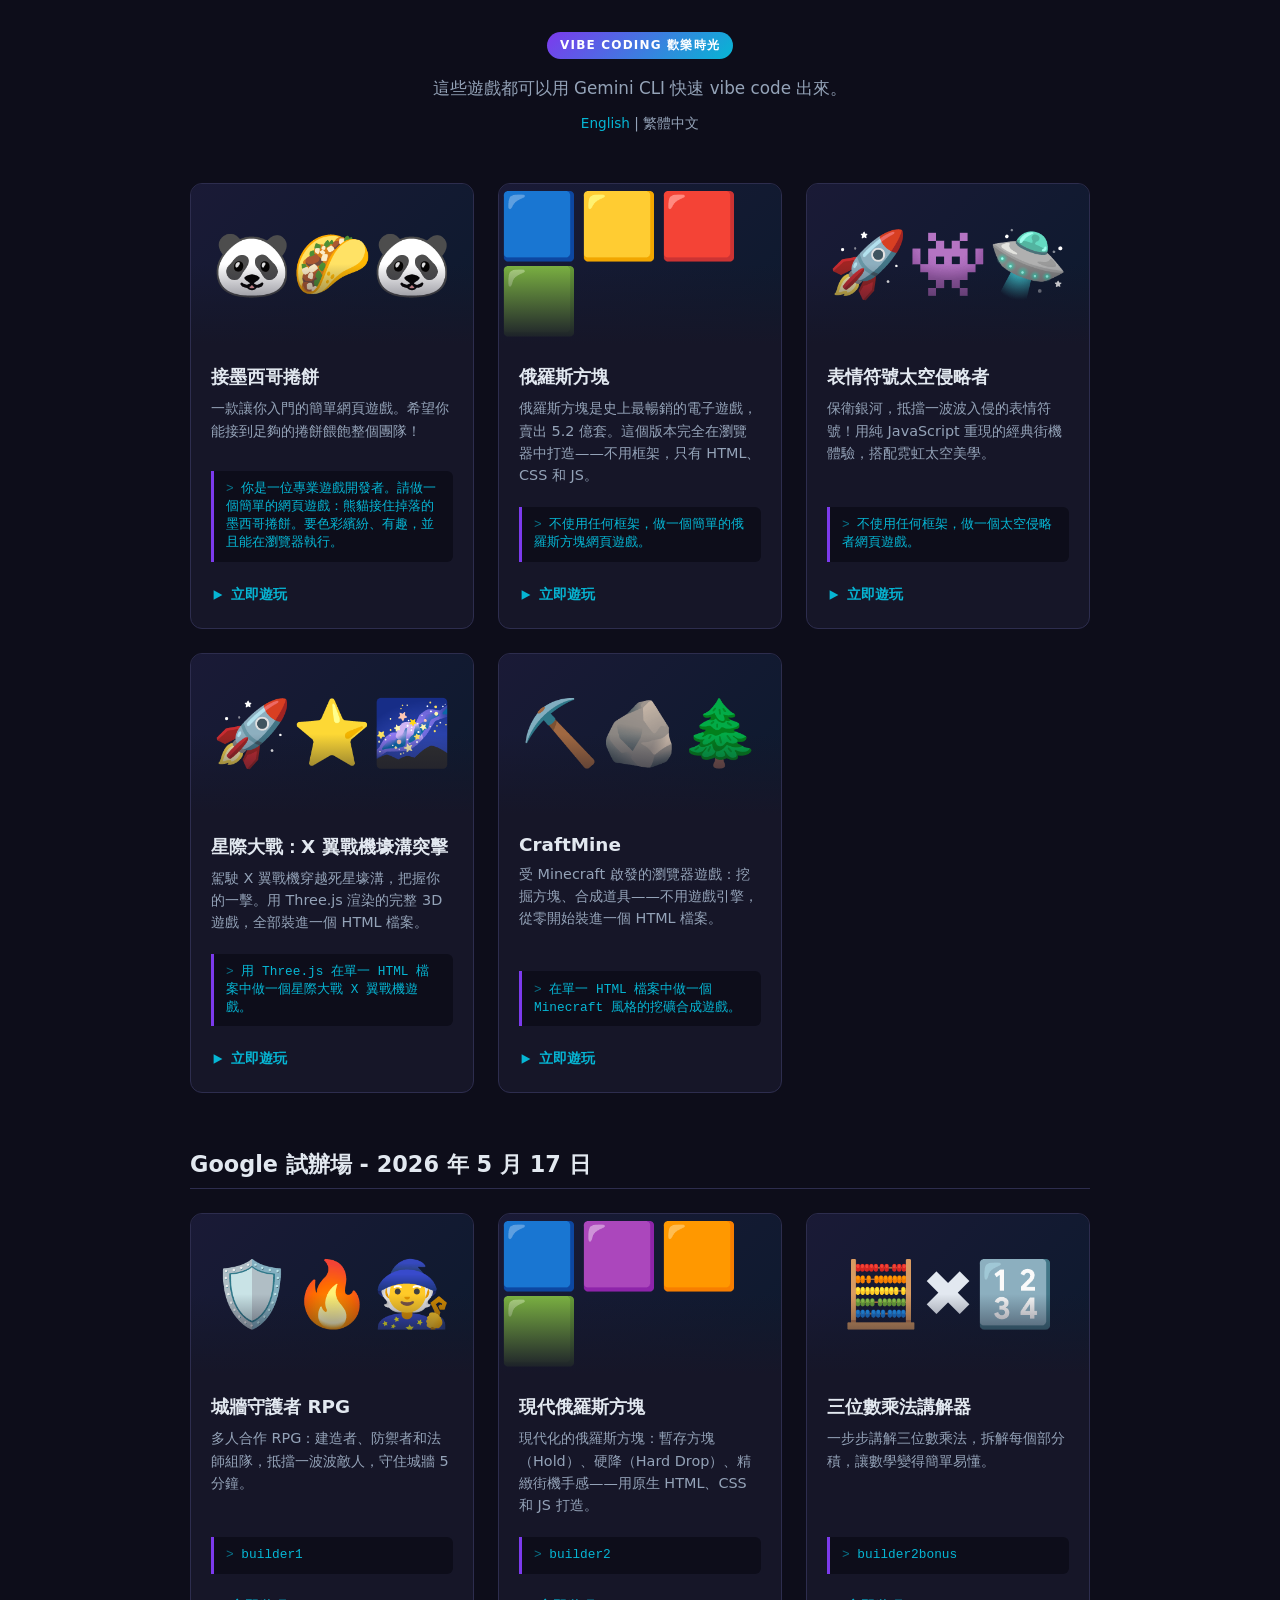
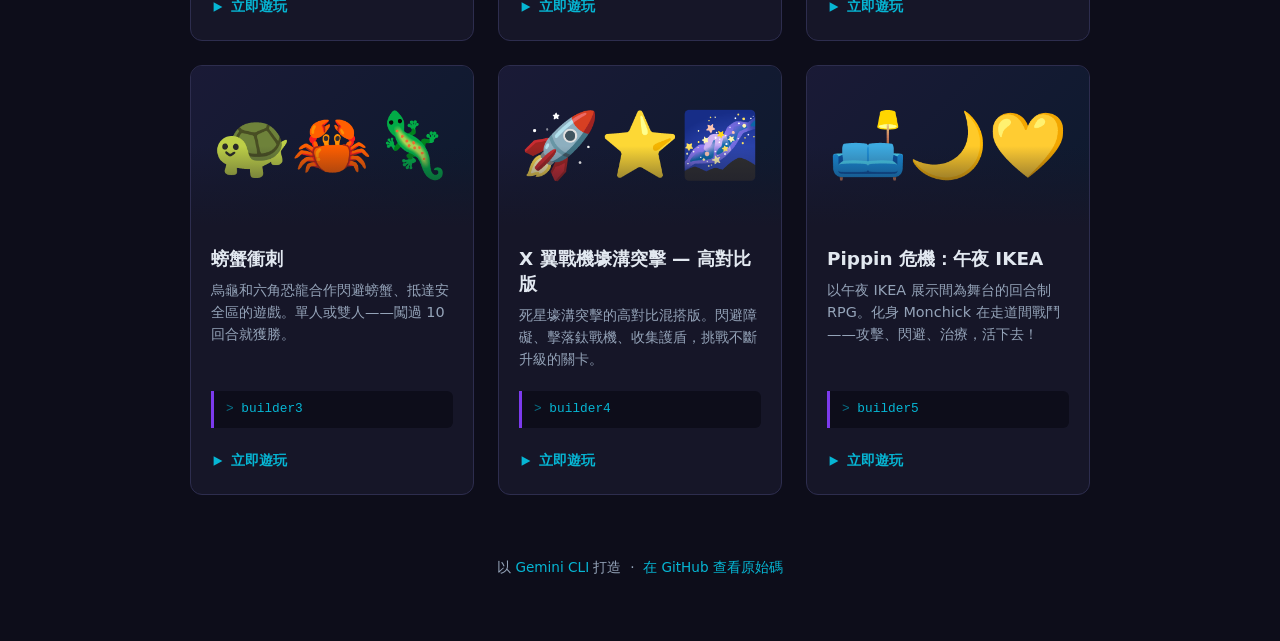
==== index.zh-TW.html @ d3fdeaea "Add Chinese (zh-TW) version" ====
<!DOCTYPE html>
<html lang="zh-Hant">
<head>
  <meta charset="UTF-8">
  <meta name="viewport" content="width=device-width, initial-scale=1.0">
  <title>Vibe Coding 歡樂時光 — 遊戲</title>
  <style>
    :root {
      --bg: #0d0d1a;
      --card-bg: #161628;
      --accent: #7c3aed;
      --accent2: #06b6d4;
      --text: #e2e8f0;
      --muted: #94a3b8;
      --border: #2d2d4e;
      --radius: 12px;
    }

    * { box-sizing: border-box; margin: 0; padding: 0; }

    body {
      background: var(--bg);
      color: var(--text);
      font-family: 'Segoe UI', system-ui, sans-serif;
      min-height: 100vh;
      padding: 2rem 1rem 4rem;
    }

    header {
      text-align: center;
      max-width: 680px;
      margin: 0 auto 3rem;
    }

    header .badge {
      display: inline-block;
      background: linear-gradient(135deg, var(--accent), var(--accent2));
      color: #fff;
      font-size: 0.75rem;
      font-weight: 700;
      letter-spacing: 0.1em;
      text-transform: uppercase;
      padding: 0.3rem 0.8rem;
      border-radius: 999px;
      margin-bottom: 1rem;
    }

    header h1 {
      font-size: clamp(1.8rem, 5vw, 2.8rem);
      font-weight: 800;
      line-height: 1.15;
      margin-bottom: 0.75rem;
      background: linear-gradient(135deg, #fff 30%, var(--accent2));
      -webkit-background-clip: text;
      -webkit-text-fill-color: transparent;
      background-clip: text;
    }

    header p {
      color: var(--muted);
      font-size: 1.05rem;
      line-height: 1.6;
    }

    .lang-switch {
      margin-top: 0.75rem;
      font-size: 0.85rem;
    }

    .lang-switch a {
      color: var(--accent2);
      text-decoration: none;
    }

    .grid {
      display: grid;
      grid-template-columns: repeat(auto-fill, minmax(280px, 1fr));
      gap: 1.5rem;
      max-width: 900px;
      margin: 0 auto;
    }

    .section-title {
      max-width: 900px;
      margin: 3.5rem auto 1.5rem;
      font-size: 1.4rem;
      font-weight: 700;
      color: var(--text);
      padding-bottom: 0.5rem;
      border-bottom: 1px solid var(--border);
    }

    .card {
      background: var(--card-bg);
      border: 1px solid var(--border);
      border-radius: var(--radius);
      overflow: hidden;
      text-decoration: none;
      color: inherit;
      transition: transform 0.18s ease, border-color 0.18s ease, box-shadow 0.18s ease;
      display: flex;
      flex-direction: column;
    }

    .card:hover {
      transform: translateY(-4px);
      border-color: var(--accent);
      box-shadow: 0 8px 32px rgba(124, 58, 237, 0.25);
    }

    .card-preview {
      height: 160px;
      display: flex;
      align-items: center;
      justify-content: center;
      font-size: 4rem;
      background: linear-gradient(135deg, #1a1a36, #0d1a2e);
      position: relative;
      overflow: hidden;
    }

    .card-preview::after {
      content: '';
      position: absolute;
      inset: 0;
      background: linear-gradient(to bottom, transparent 50%, var(--card-bg));
    }

    .card-body {
      padding: 1.25rem 1.25rem 1.5rem;
      flex: 1;
      display: flex;
      flex-direction: column;
      gap: 0.5rem;
    }

    .card-title {
      font-size: 1.15rem;
      font-weight: 700;
    }

    .card-desc {
      color: var(--muted);
      font-size: 0.9rem;
      line-height: 1.55;
      flex: 1;
    }

    .card-prompt {
      margin-top: 0.75rem;
      background: #0d0d1a;
      border-left: 3px solid var(--accent);
      border-radius: 0 6px 6px 0;
      padding: 0.6rem 0.75rem;
      font-family: 'Courier New', monospace;
      font-size: 0.8rem;
      color: var(--accent2);
      line-height: 1.4;
    }

    .card-prompt::before {
      content: '> ';
      opacity: 0.6;
    }

    .card-play {
      display: inline-flex;
      align-items: center;
      gap: 0.4rem;
      margin-top: 1rem;
      color: var(--accent2);
      font-size: 0.85rem;
      font-weight: 600;
    }

    .card-play svg {
      width: 14px;
      height: 14px;
    }

    footer {
      text-align: center;
      margin-top: 4rem;
      color: var(--muted);
      font-size: 0.85rem;
    }

    footer a {
      color: var(--accent2);
      text-decoration: none;
    }
  </style>
</head>
<body>

<header>
  <div class="badge">Vibe Coding 歡樂時光</div>
  <p>這些遊戲都可以用 Gemini CLI 快速 vibe code 出來。</p>
  <p class="lang-switch"><a href="index.html">English</a> | 繁體中文</p>
</header>

<main class="grid">

  <a class="card" href="examples/taco-catching/">
    <div class="card-preview">🐼🌮🐼</div>
    <div class="card-body">
      <div class="card-title">接墨西哥捲餅</div>
      <div class="card-desc">
        一款讓你入門的簡單網頁遊戲。希望你能接到足夠的捲餅餵飽整個團隊！
      </div>
      <div class="card-prompt">你是一位專業遊戲開發者。請做一個簡單的網頁遊戲：熊貓接住掉落的墨西哥捲餅。要色彩繽紛、有趣，並且能在瀏覽器執行。</div>
      <div class="card-play">
        <svg viewBox="0 0 16 16" fill="currentColor"><path d="M3 2.5l10 5.5-10 5.5V2.5z"/></svg>
        立即遊玩
      </div>
    </div>
  </a>

  <a class="card" href="examples/tetris/">
    <div class="card-preview">🟦🟨🟥🟩</div>
    <div class="card-body">
      <div class="card-title">俄羅斯方塊</div>
      <div class="card-desc">
        俄羅斯方塊是史上最暢銷的電子遊戲，賣出 5.2 億套。這個版本完全在瀏覽器中打造——不用框架，只有 HTML、CSS 和 JS。
      </div>
      <div class="card-prompt">不使用任何框架，做一個簡單的俄羅斯方塊網頁遊戲。</div>
      <div class="card-play">
        <svg viewBox="0 0 16 16" fill="currentColor"><path d="M3 2.5l10 5.5-10 5.5V2.5z"/></svg>
        立即遊玩
      </div>
    </div>
  </a>

  <a class="card" href="examples/space-invaders/">
    <div class="card-preview">🚀👾🛸</div>
    <div class="card-body">
      <div class="card-title">表情符號太空侵略者</div>
      <div class="card-desc">
        保衛銀河，抵擋一波波入侵的表情符號！用純 JavaScript 重現的經典街機體驗，搭配霓虹太空美學。
      </div>
      <div class="card-prompt">不使用任何框架，做一個太空侵略者網頁遊戲。</div>
      <div class="card-play">
        <svg viewBox="0 0 16 16" fill="currentColor"><path d="M3 2.5l10 5.5-10 5.5V2.5z"/></svg>
        立即遊玩
      </div>
    </div>
  </a>

  <a class="card" href="examples/x-wing/">
    <div class="card-preview">🚀⭐🌌</div>
    <div class="card-body">
      <div class="card-title">星際大戰：X 翼戰機壕溝突擊</div>
      <div class="card-desc">
        駕駛 X 翼戰機穿越死星壕溝，把握你的一擊。用 Three.js 渲染的完整 3D 遊戲，全部裝進一個 HTML 檔案。
      </div>
      <div class="card-prompt">用 Three.js 在單一 HTML 檔案中做一個星際大戰 X 翼戰機遊戲。</div>
      <div class="card-play">
        <svg viewBox="0 0 16 16" fill="currentColor"><path d="M3 2.5l10 5.5-10 5.5V2.5z"/></svg>
        立即遊玩
      </div>
    </div>
  </a>

  <a class="card" href="https://turtle-tech-lgtm.github.io/craftmine/" target="_blank" rel="noopener">
    <div class="card-preview">⛏️🪨🌲</div>
    <div class="card-body">
      <div class="card-title">CraftMine</div>
      <div class="card-desc">
        受 Minecraft 啟發的瀏覽器遊戲：挖掘方塊、合成道具——不用遊戲引擎，從零開始裝進一個 HTML 檔案。
      </div>
      <div class="card-prompt">在單一 HTML 檔案中做一個 Minecraft 風格的挖礦合成遊戲。</div>
      <div class="card-play">
        <svg viewBox="0 0 16 16" fill="currentColor"><path d="M3 2.5l10 5.5-10 5.5V2.5z"/></svg>
        立即遊玩
      </div>
    </div>
  </a>

</main>

<h2 id="google-pilot-run" class="section-title">Google 試辦場 - 2026 年 5 月 17 日</h2>

<main class="grid">

  <a class="card" href="examples/2026g/builder1/">
    <div class="card-preview">🛡️🔥🧙</div>
    <div class="card-body">
      <div class="card-title">城牆守護者 RPG</div>
      <div class="card-desc">
        多人合作 RPG：建造者、防禦者和法師組隊，抵擋一波波敵人，守住城牆 5 分鐘。
      </div>
      <div class="card-prompt">builder1</div>
      <div class="card-play">
        <svg viewBox="0 0 16 16" fill="currentColor"><path d="M3 2.5l10 5.5-10 5.5V2.5z"/></svg>
        立即遊玩
      </div>
    </div>
  </a>

  <a class="card" href="examples/2026g/builder2/modern-tetris/">
    <div class="card-preview">🟦🟪🟧🟩</div>
    <div class="card-body">
      <div class="card-title">現代俄羅斯方塊</div>
      <div class="card-desc">
        現代化的俄羅斯方塊：暫存方塊（Hold）、硬降（Hard Drop）、精緻街機手感——用原生 HTML、CSS 和 JS 打造。
      </div>
      <div class="card-prompt">builder2</div>
      <div class="card-play">
        <svg viewBox="0 0 16 16" fill="currentColor"><path d="M3 2.5l10 5.5-10 5.5V2.5z"/></svg>
        立即遊玩
      </div>
    </div>
  </a>

  <a class="card" href="examples/2026g/builder2/calculator/">
    <div class="card-preview">🧮✖️🔢</div>
    <div class="card-body">
      <div class="card-title">三位數乘法講解器</div>
      <div class="card-desc">
        一步步講解三位數乘法，拆解每個部分積，讓數學變得簡單易懂。
      </div>
      <div class="card-prompt">builder2bonus</div>
      <div class="card-play">
        <svg viewBox="0 0 16 16" fill="currentColor"><path d="M3 2.5l10 5.5-10 5.5V2.5z"/></svg>
        立即遊玩
      </div>
    </div>
  </a>

  <a class="card" href="examples/2026g/builder3/">
    <div class="card-preview">🐢🦀🦎</div>
    <div class="card-body">
      <div class="card-title">螃蟹衝刺</div>
      <div class="card-desc">
        烏龜和六角恐龍合作閃避螃蟹、抵達安全區的遊戲。單人或雙人——闖過 10 回合就獲勝。
      </div>
      <div class="card-prompt">builder3</div>
      <div class="card-play">
        <svg viewBox="0 0 16 16" fill="currentColor"><path d="M3 2.5l10 5.5-10 5.5V2.5z"/></svg>
        立即遊玩
      </div>
    </div>
  </a>

  <a class="card" href="examples/2026g/builder4/">
    <div class="card-preview">🚀⭐🌌</div>
    <div class="card-body">
      <div class="card-title">X 翼戰機壕溝突擊 — 高對比版</div>
      <div class="card-desc">
        死星壕溝突擊的高對比混搭版。閃避障礙、擊落鈦戰機、收集護盾，挑戰不斷升級的關卡。
      </div>
      <div class="card-prompt">builder4</div>
      <div class="card-play">
        <svg viewBox="0 0 16 16" fill="currentColor"><path d="M3 2.5l10 5.5-10 5.5V2.5z"/></svg>
        立即遊玩
      </div>
    </div>
  </a>

  <a class="card" href="examples/2026g/builder5/">
    <div class="card-preview">🛋️🌙💛</div>
    <div class="card-body">
      <div class="card-title">Pippin 危機：午夜 IKEA</div>
      <div class="card-desc">
        以午夜 IKEA 展示間為舞台的回合制 RPG。化身 Monchick 在走道間戰鬥——攻擊、閃避、治療，活下去！
      </div>
      <div class="card-prompt">builder5</div>
      <div class="card-play">
        <svg viewBox="0 0 16 16" fill="currentColor"><path d="M3 2.5l10 5.5-10 5.5V2.5z"/></svg>
        立即遊玩
      </div>
    </div>
  </a>

</main>

<footer>
  <p>以 <a href="https://geminicli.com/" target="_blank" rel="noopener">Gemini CLI</a> 打造 &nbsp;·&nbsp; <a href="https://github.com/samlin-ai/vibe-coding-happy-hour" target="_blank" rel="noopener">在 GitHub 查看原始碼</a></p>
</footer>

</body>
</html>
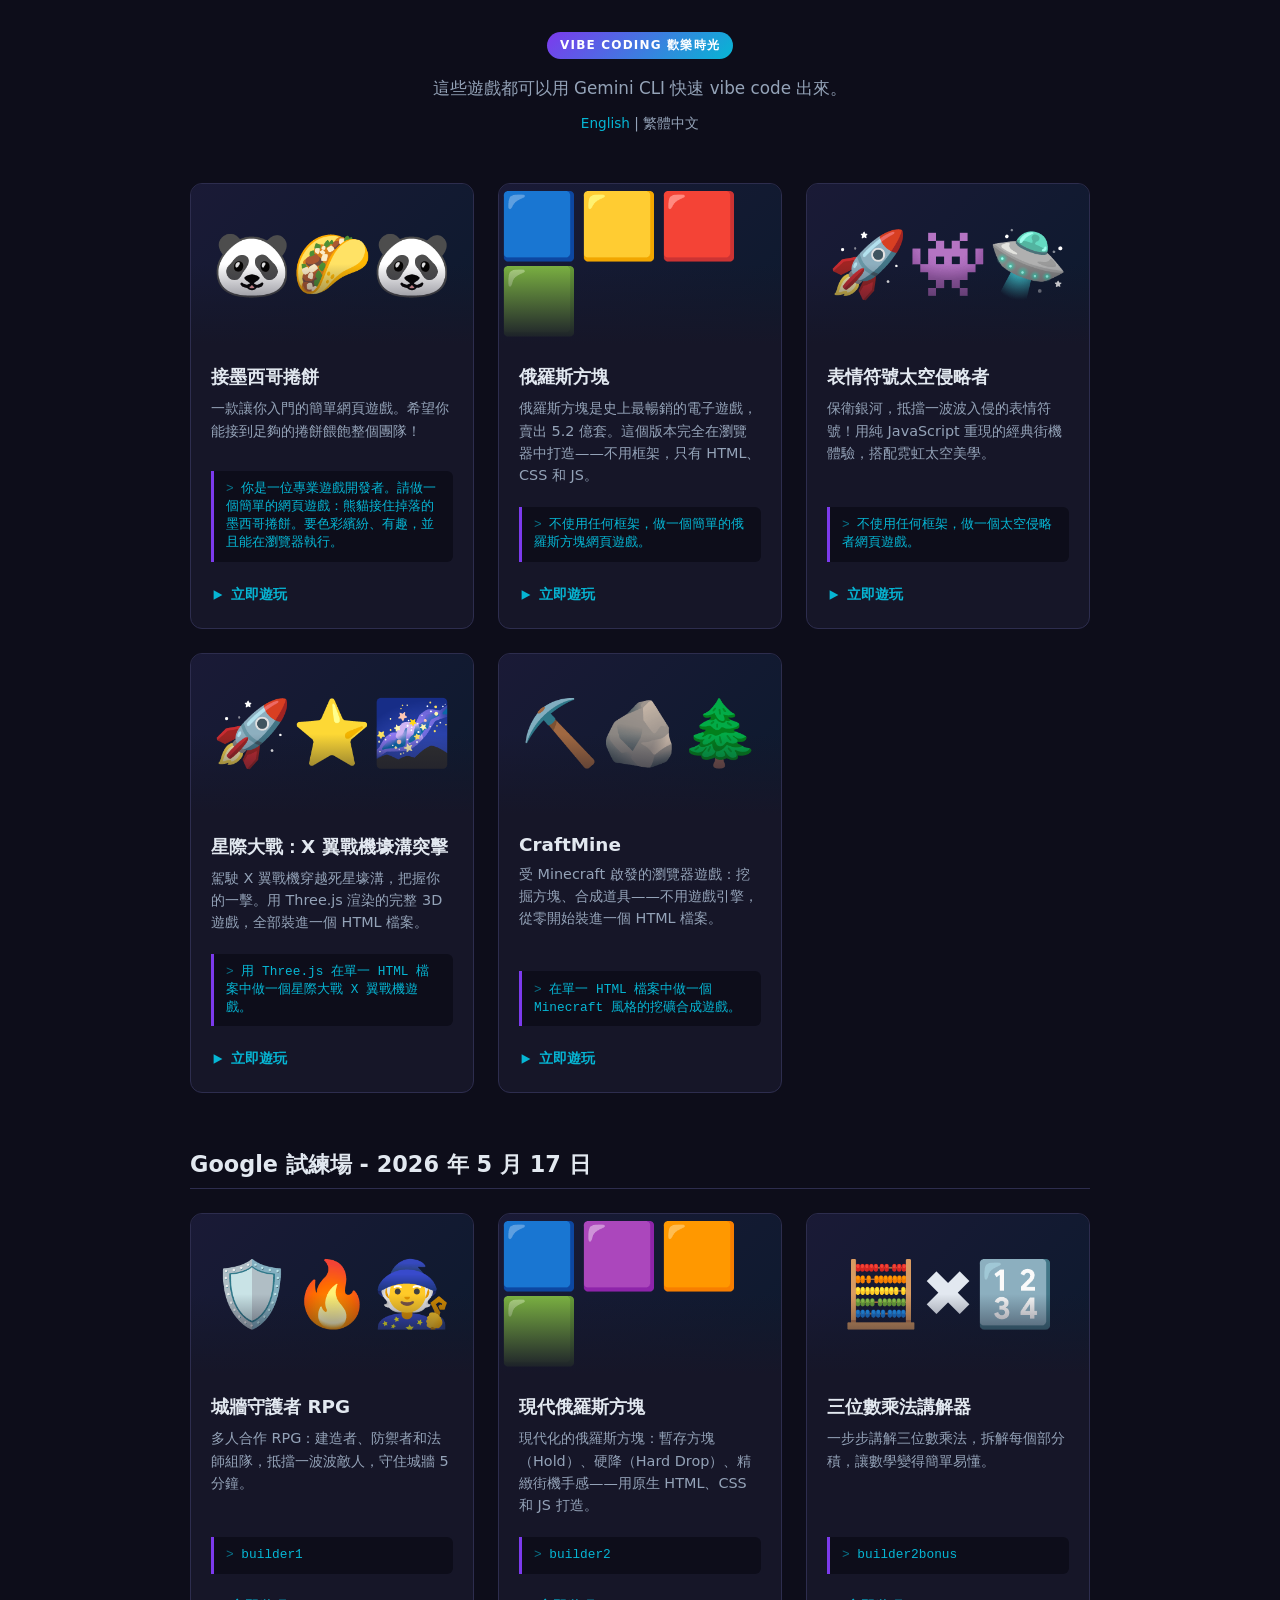
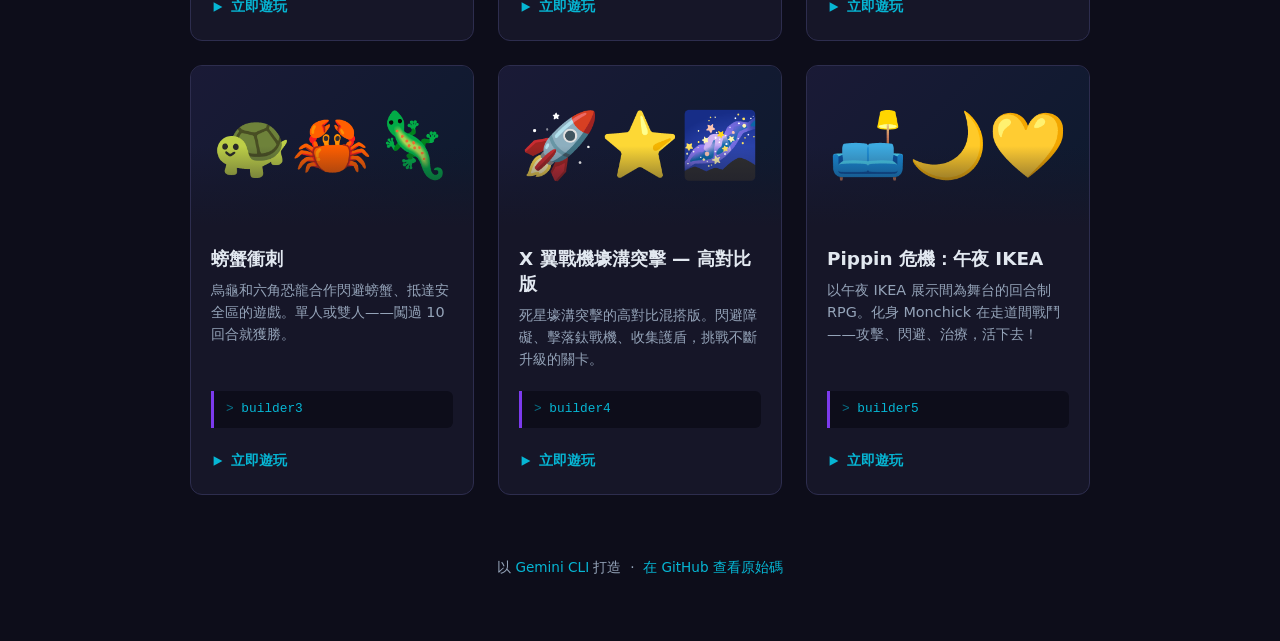
==== commit 0a800e2e: "Update index.zh-TW.html" ====
--- a/index.zh-TW.html
+++ b/index.zh-TW.html
@@ -278,7 +278,7 @@
 
 </main>
 
-<h2 id="google-pilot-run" class="section-title">Google 試辦場 - 2026 年 5 月 17 日</h2>
+<h2 id="google-pilot-run" class="section-title">Google 試練場 - 2026 年 5 月 17 日</h2>
 
 <main class="grid">
 
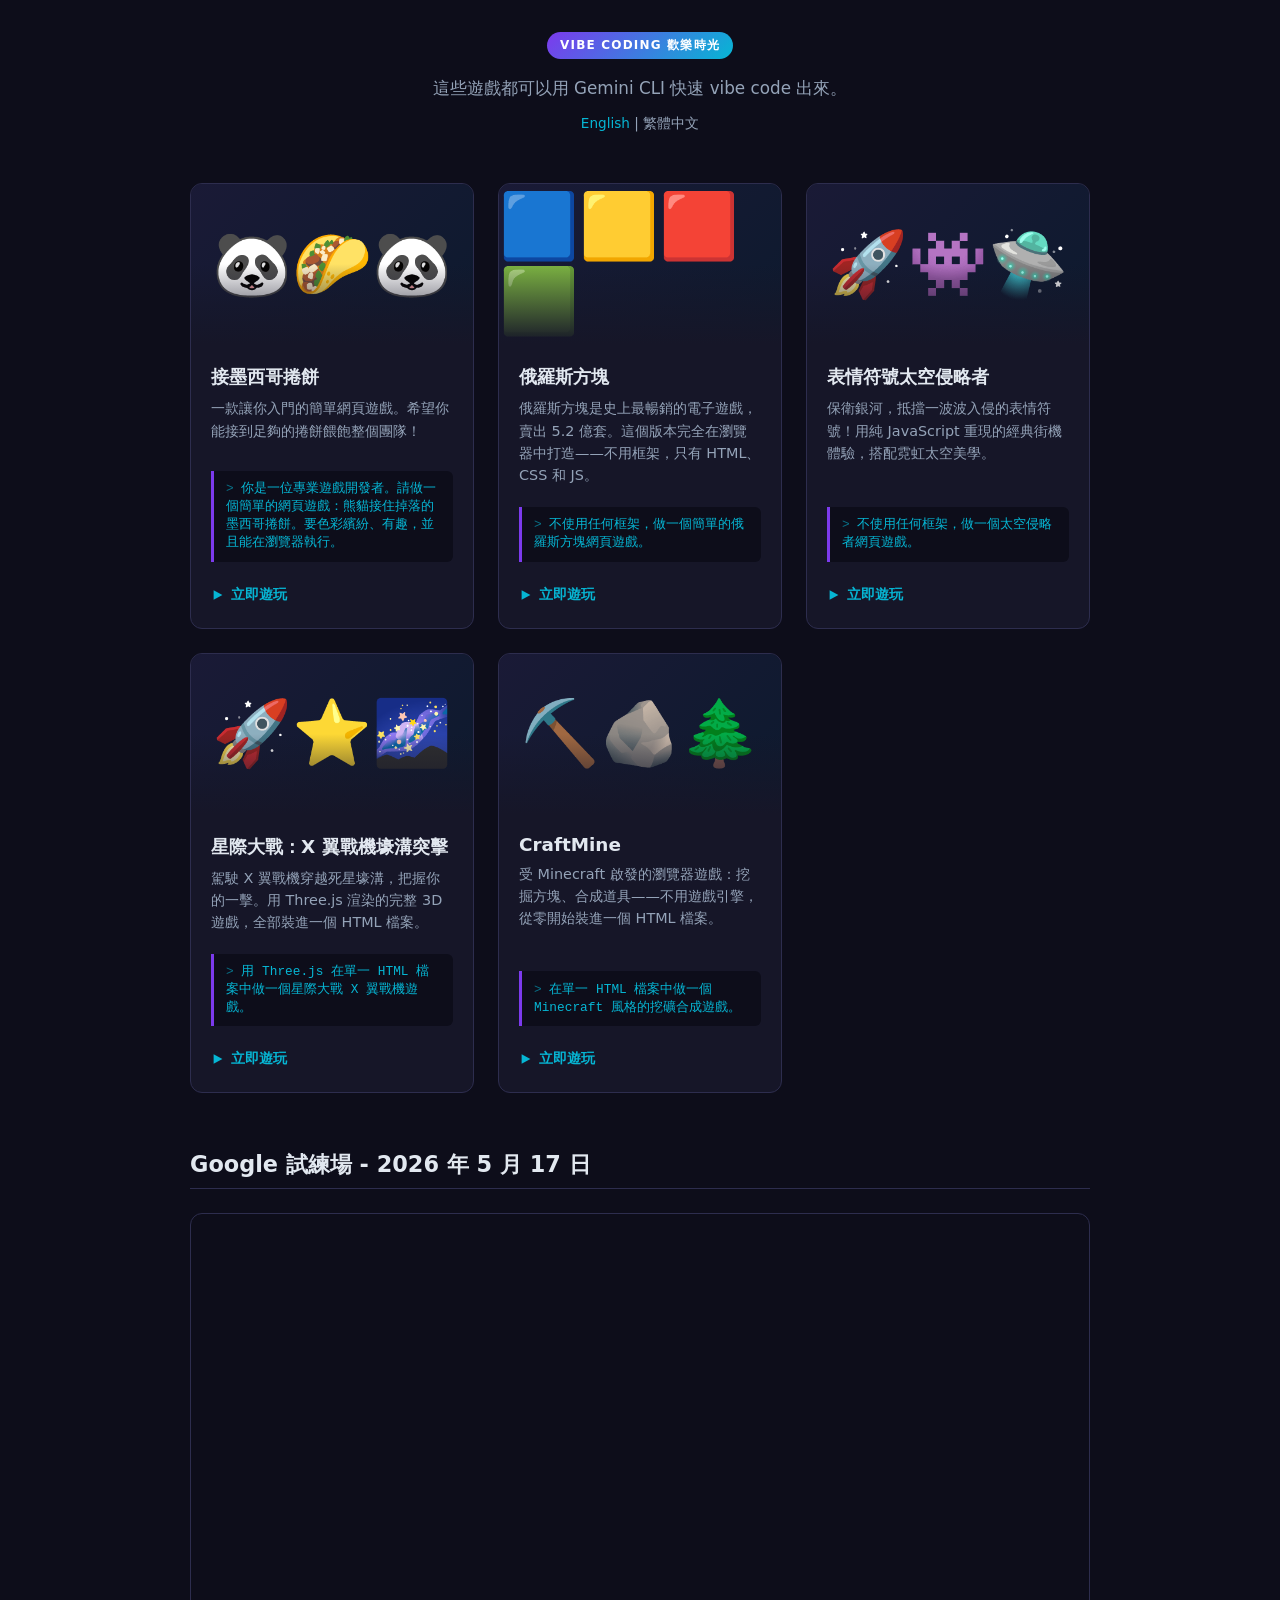
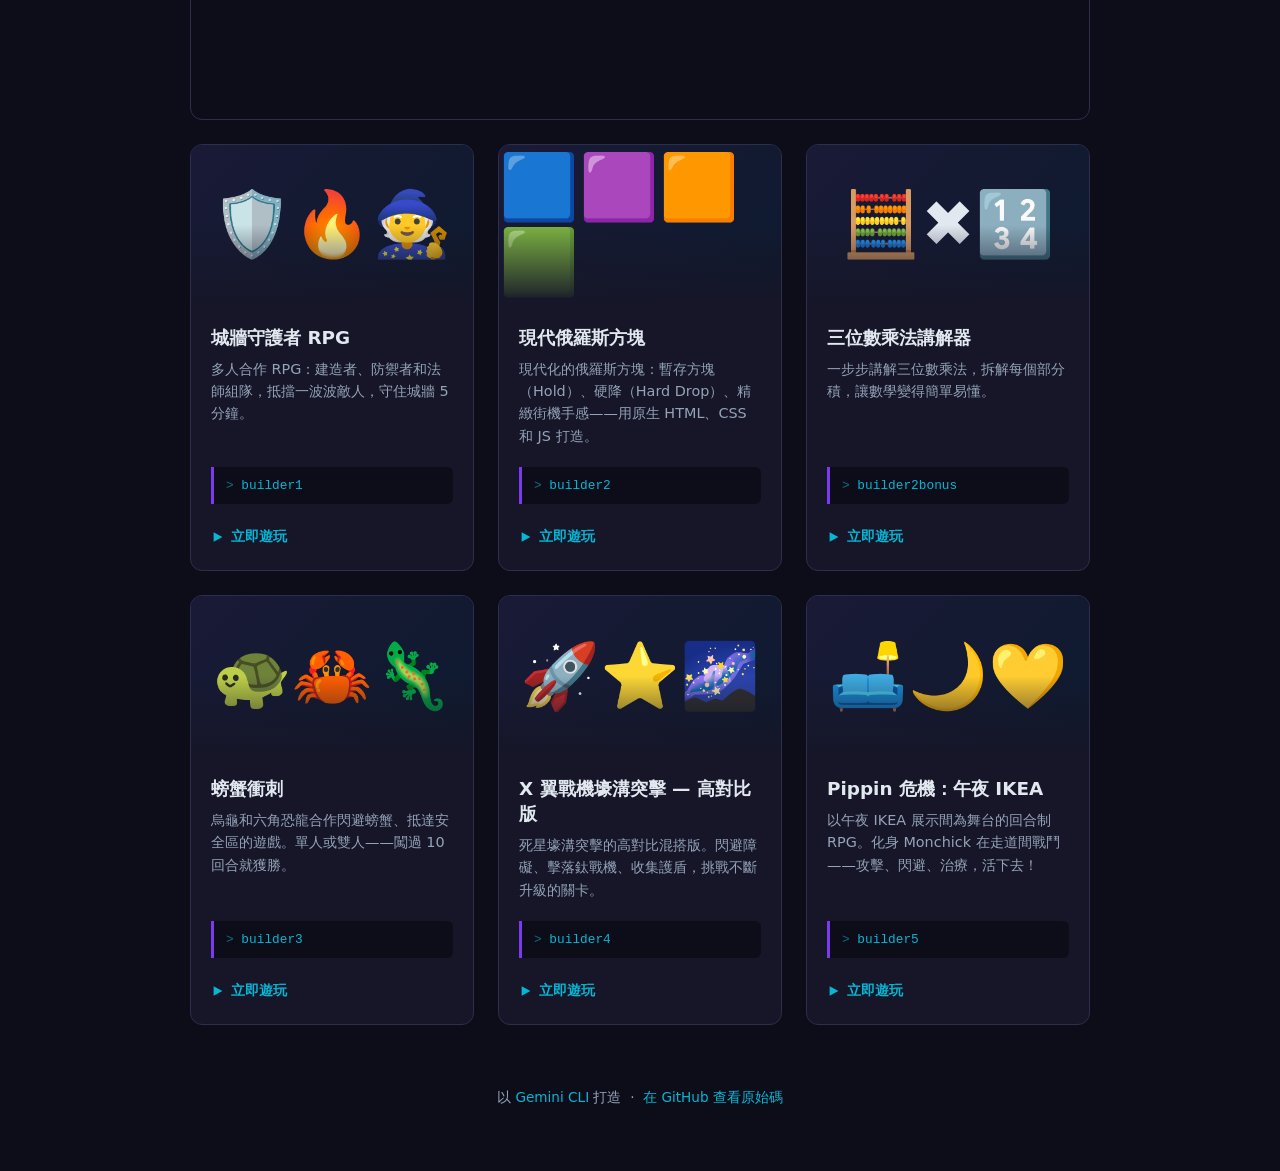
==== commit 94d88d1c: "Embed Student Show & Tell playlist in zh-TW page" ====
--- a/index.zh-TW.html
+++ b/index.zh-TW.html
@@ -178,6 +178,22 @@
       height: 14px;
     }
 
+    .playlist-embed {
+      max-width: 900px;
+      margin: 0 auto 1.5rem;
+      aspect-ratio: 16 / 9;
+      border-radius: var(--radius);
+      overflow: hidden;
+      border: 1px solid var(--border);
+    }
+
+    .playlist-embed iframe {
+      width: 100%;
+      height: 100%;
+      border: 0;
+      display: block;
+    }
+
     footer {
       text-align: center;
       margin-top: 4rem;
@@ -280,6 +296,10 @@
 
 <h2 id="google-pilot-run" class="section-title">Google 試練場 - 2026 年 5 月 17 日</h2>
 
+<div class="playlist-embed">
+  <iframe src="https://www.youtube.com/embed/videoseries?list=PLIO7iIc3lbUfSGQaJ98DEq-yD5rhhJUmC" title="學生成果分享播放清單" frameborder="0" allow="accelerometer; autoplay; clipboard-write; encrypted-media; gyroscope; picture-in-picture" allowfullscreen></iframe>
+</div>
+
 <main class="grid">
 
   <a class="card" href="examples/2026g/builder1/">
